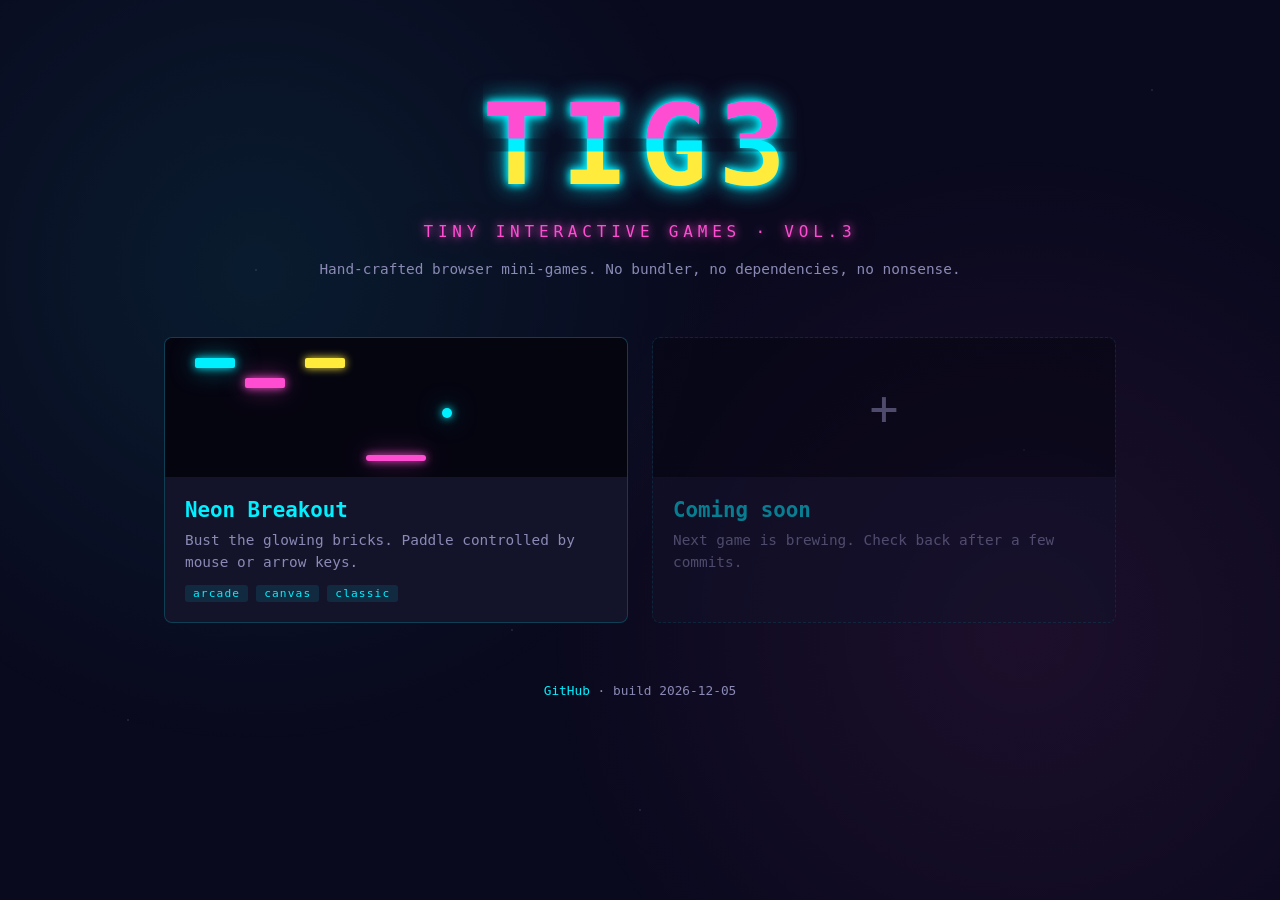
==== index.html @ c6ecd81f "feat: initial TIG3 scaffolding with Neon Breakout - Landing page (index.html + style.css) with neon " ====
<!DOCTYPE html>
<html lang="en">
<head>
<meta charset="UTF-8" />
<meta name="viewport" content="width=device-width, initial-scale=1.0" />
<title>TIG3 — Tiny Interactive Games</title>
<link rel="stylesheet" href="style.css" />
<link rel="icon" href="data:image/svg+xml,%3Csvg xmlns='http://www.w3.org/2000/svg' viewBox='0 0 64 64'%3E%3Ctext y='50' font-size='52'%3E🌸%3C/text%3E%3C/svg%3E" />
</head>
<body>
<div class="stars"></div>
<main class="landing">
  <header>
    <h1 class="glitch" data-text="TIG3">TIG3</h1>
    <p class="subtitle">Tiny Interactive Games · vol.3</p>
    <p class="tagline">Hand-crafted browser mini-games. No bundler, no dependencies, no nonsense.</p>
  </header>

  <section class="games">
    <a class="card" href="games/breakout/">
      <div class="card-thumb breakout-thumb">
        <div class="brick b1"></div>
        <div class="brick b2"></div>
        <div class="brick b3"></div>
        <div class="ball"></div>
        <div class="paddle"></div>
      </div>
      <div class="card-body">
        <h2>Neon Breakout</h2>
        <p>Bust the glowing bricks. Paddle controlled by mouse or arrow keys.</p>
        <div class="tags"><span>arcade</span><span>canvas</span><span>classic</span></div>
      </div>
    </a>

    <div class="card card-placeholder">
      <div class="card-thumb placeholder-thumb">
        <span class="plus">+</span>
      </div>
      <div class="card-body">
        <h2>Coming soon</h2>
        <p>Next game is brewing. Check back after a few commits.</p>
      </div>
    </div>
  </section>

  <footer>
    <p>
      <a href="https://github.com/sandra-hughes/TIG3" target="_blank" rel="noopener">GitHub</a>
      · <span id="build-date"></span>
    </p>
  </footer>
</main>
<script>
  document.getElementById('build-date').textContent = 'build ' + new Date().toISOString().slice(0, 10);
</script>
</body>
</html>
---- style.css ----
:root {
  --bg: #0a0a1e;
  --bg-soft: #13132a;
  --cyan: #00f0ff;
  --pink: #ff4dd2;
  --yellow: #ffeb3b;
  --text: #e6e6ff;
  --text-dim: #8a8ab5;
  --glow-cyan: 0 0 8px var(--cyan), 0 0 24px rgba(0, 240, 255, 0.5);
  --glow-pink: 0 0 8px var(--pink), 0 0 24px rgba(255, 77, 210, 0.5);
}

* { box-sizing: border-box; margin: 0; padding: 0; }

html, body {
  background: var(--bg);
  color: var(--text);
  font-family: 'SF Mono', 'JetBrains Mono', 'Menlo', monospace;
  min-height: 100vh;
  overflow-x: hidden;
}

body::before {
  content: "";
  position: fixed;
  inset: 0;
  background:
    radial-gradient(circle at 20% 30%, rgba(0, 240, 255, 0.08), transparent 40%),
    radial-gradient(circle at 80% 70%, rgba(255, 77, 210, 0.08), transparent 40%);
  pointer-events: none;
  z-index: 0;
}

.stars {
  position: fixed;
  inset: 0;
  background-image:
    radial-gradient(1px 1px at 20% 30%, #fff, transparent),
    radial-gradient(1px 1px at 40% 70%, #fff, transparent),
    radial-gradient(1px 1px at 60% 20%, #fff, transparent),
    radial-gradient(1px 1px at 80% 50%, #fff, transparent),
    radial-gradient(1px 1px at 10% 80%, #fff, transparent),
    radial-gradient(1px 1px at 50% 90%, #fff, transparent),
    radial-gradient(1px 1px at 90% 10%, #fff, transparent),
    radial-gradient(1px 1px at 30% 50%, #fff, transparent);
  opacity: 0.3;
  pointer-events: none;
  z-index: 0;
}

.landing {
  position: relative;
  z-index: 1;
  max-width: 1000px;
  margin: 0 auto;
  padding: 80px 24px;
}

header { text-align: center; margin-bottom: 60px; }

h1 {
  font-size: clamp(3rem, 10vw, 7rem);
  letter-spacing: 0.1em;
  color: var(--cyan);
  text-shadow: var(--glow-cyan);
  font-weight: 900;
}

.glitch {
  position: relative;
  display: inline-block;
}

.glitch::before, .glitch::after {
  content: attr(data-text);
  position: absolute;
  top: 0; left: 0;
  width: 100%;
}

.glitch::before {
  color: var(--pink);
  animation: glitch-1 3s infinite;
  clip-path: polygon(0 0, 100% 0, 100% 45%, 0 45%);
}

.glitch::after {
  color: var(--yellow);
  animation: glitch-2 3s infinite;
  clip-path: polygon(0 55%, 100% 55%, 100% 100%, 0 100%);
}

@keyframes glitch-1 {
  0%, 90%, 100% { transform: translate(0); }
  92% { transform: translate(-3px, 1px); }
  94% { transform: translate(3px, -1px); }
  96% { transform: translate(-2px, 0); }
}

@keyframes glitch-2 {
  0%, 90%, 100% { transform: translate(0); }
  93% { transform: translate(3px, -1px); }
  95% { transform: translate(-3px, 1px); }
  97% { transform: translate(2px, 0); }
}

.subtitle {
  margin-top: 12px;
  color: var(--pink);
  text-shadow: var(--glow-pink);
  font-size: 1rem;
  letter-spacing: 0.3em;
  text-transform: uppercase;
}

.tagline {
  margin-top: 20px;
  color: var(--text-dim);
  font-size: 0.9rem;
}

.games {
  display: grid;
  grid-template-columns: repeat(auto-fit, minmax(280px, 1fr));
  gap: 24px;
  margin-bottom: 60px;
}

.card {
  background: var(--bg-soft);
  border: 1px solid rgba(0, 240, 255, 0.2);
  border-radius: 8px;
  overflow: hidden;
  text-decoration: none;
  color: inherit;
  transition: transform 0.2s, border-color 0.2s, box-shadow 0.2s;
  cursor: pointer;
}

.card:hover {
  transform: translateY(-4px);
  border-color: var(--cyan);
  box-shadow: 0 4px 20px rgba(0, 240, 255, 0.3);
}

.card-placeholder {
  opacity: 0.5;
  cursor: default;
  border-style: dashed;
}

.card-placeholder:hover {
  transform: none;
  border-color: rgba(0, 240, 255, 0.2);
  box-shadow: none;
}

.card-thumb {
  height: 140px;
  background: #050510;
  position: relative;
  overflow: hidden;
  border-bottom: 1px solid rgba(0, 240, 255, 0.1);
}

.breakout-thumb .brick {
  position: absolute;
  height: 10px;
  width: 40px;
  top: 20px;
  border-radius: 2px;
}

.breakout-thumb .b1 { left: 30px; background: var(--cyan); box-shadow: var(--glow-cyan); }
.breakout-thumb .b2 { left: 80px; background: var(--pink); box-shadow: var(--glow-pink); top: 40px; }
.breakout-thumb .b3 { left: 140px; background: var(--yellow); box-shadow: 0 0 8px var(--yellow); }
.breakout-thumb .ball {
  position: absolute;
  width: 10px; height: 10px;
  background: var(--cyan);
  border-radius: 50%;
  top: 70px; left: 60%;
  box-shadow: var(--glow-cyan);
}
.breakout-thumb .paddle {
  position: absolute;
  width: 60px; height: 6px;
  background: var(--pink);
  border-radius: 3px;
  bottom: 16px; left: 50%;
  transform: translateX(-50%);
  box-shadow: var(--glow-pink);
}

.placeholder-thumb {
  display: flex;
  align-items: center;
  justify-content: center;
}

.plus {
  font-size: 3rem;
  color: var(--text-dim);
}

.card-body { padding: 20px; }
.card-body h2 {
  font-size: 1.3rem;
  color: var(--cyan);
  margin-bottom: 8px;
}
.card-body p {
  color: var(--text-dim);
  font-size: 0.9rem;
  line-height: 1.5;
}

.tags { margin-top: 12px; display: flex; gap: 8px; flex-wrap: wrap; }
.tags span {
  font-size: 0.7rem;
  padding: 2px 8px;
  background: rgba(0, 240, 255, 0.1);
  color: var(--cyan);
  border-radius: 3px;
  letter-spacing: 0.1em;
}

footer {
  text-align: center;
  color: var(--text-dim);
  font-size: 0.8rem;
}

footer a {
  color: var(--cyan);
  text-decoration: none;
}

footer a:hover { text-shadow: var(--glow-cyan); }
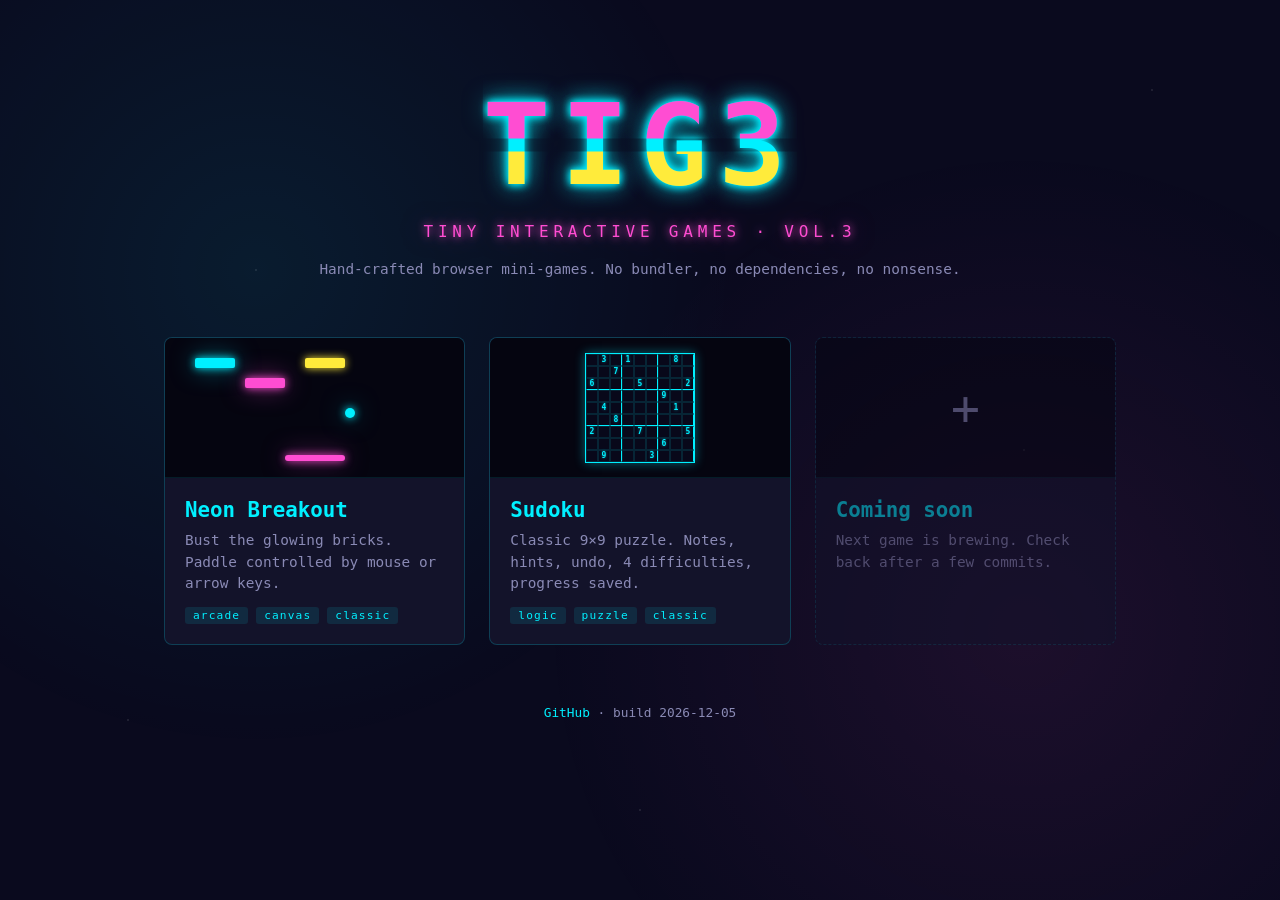
==== commit 4a794b71: "feat(sudoku): add classic 9x9 puzzle (game2) - 4 difficulties (easy 41 / medium 32 / hard 28 / exper" ====
--- a/index.html
+++ b/index.html
@@ -15,7 +15,6 @@
     <p class="subtitle">Tiny Interactive Games · vol.3</p>
     <p class="tagline">Hand-crafted browser mini-games. No bundler, no dependencies, no nonsense.</p>
   </header>
-
   <section class="games">
     <a class="card" href="games/breakout/">
       <div class="card-thumb breakout-thumb">
@@ -31,7 +30,26 @@
         <div class="tags"><span>arcade</span><span>canvas</span><span>classic</span></div>
       </div>
     </a>
-
+    <a class="card" href="games/sudoku/">
+      <div class="card-thumb sudoku-thumb">
+        <div class="sudoku-mini">
+          <span></span><span>3</span><span></span><span>1</span><span></span><span></span><span></span><span>8</span><span></span>
+          <span></span><span></span><span>7</span><span></span><span></span><span></span><span></span><span></span><span></span>
+          <span>6</span><span></span><span></span><span></span><span>5</span><span></span><span></span><span></span><span>2</span>
+          <span></span><span></span><span></span><span></span><span></span><span></span><span>9</span><span></span><span></span>
+          <span></span><span>4</span><span></span><span></span><span></span><span></span><span></span><span>1</span><span></span>
+          <span></span><span></span><span>8</span><span></span><span></span><span></span><span></span><span></span><span></span>
+          <span>2</span><span></span><span></span><span></span><span>7</span><span></span><span></span><span></span><span>5</span>
+          <span></span><span></span><span></span><span></span><span></span><span></span><span>6</span><span></span><span></span>
+          <span></span><span>9</span><span></span><span></span><span></span><span>3</span><span></span><span></span><span></span>
+        </div>
+      </div>
+      <div class="card-body">
+        <h2>Sudoku</h2>
+        <p>Classic 9×9 puzzle. Notes, hints, undo, 4 difficulties, progress saved.</p>
+        <div class="tags"><span>logic</span><span>puzzle</span><span>classic</span></div>
+      </div>
+    </a>
     <div class="card card-placeholder">
       <div class="card-thumb placeholder-thumb">
         <span class="plus">+</span>
@@ -42,7 +60,6 @@
       </div>
     </div>
   </section>
-
   <footer>
     <p>
       <a href="https://github.com/sandra-hughes/TIG3" target="_blank" rel="noopener">GitHub</a>
--- a/style.css
+++ b/style.css
@@ -237,3 +237,35 @@
 }
 
 footer a:hover { text-shadow: var(--glow-cyan); }
+
+/* Sudoku card thumbnail (game2) */
+.sudoku-thumb {
+  display: flex;
+  align-items: center;
+  justify-content: center;
+  background: #050510;
+}
+.sudoku-thumb .sudoku-mini {
+  display: grid;
+  grid-template-columns: repeat(9, 12px);
+  grid-template-rows: repeat(9, 12px);
+  border: 1px solid var(--cyan);
+  box-shadow: 0 0 10px rgba(0, 240, 255, 0.4);
+}
+.sudoku-thumb .sudoku-mini span {
+  display: flex;
+  align-items: center;
+  justify-content: center;
+  font-size: 8px;
+  color: var(--cyan);
+  border: 1px solid rgba(0, 240, 255, 0.12);
+  background: rgba(10, 10, 30, 0.7);
+  font-family: 'SF Mono', monospace;
+  font-weight: 700;
+  text-shadow: 0 0 3px rgba(0, 240, 255, 0.5);
+}
+.sudoku-thumb .sudoku-mini span:nth-child(3n) { border-right: 1px solid var(--cyan); }
+.sudoku-thumb .sudoku-mini span:nth-child(n+19):nth-child(-n+27),
+.sudoku-thumb .sudoku-mini span:nth-child(n+46):nth-child(-n+54) {
+  border-bottom: 1px solid var(--cyan);
+}
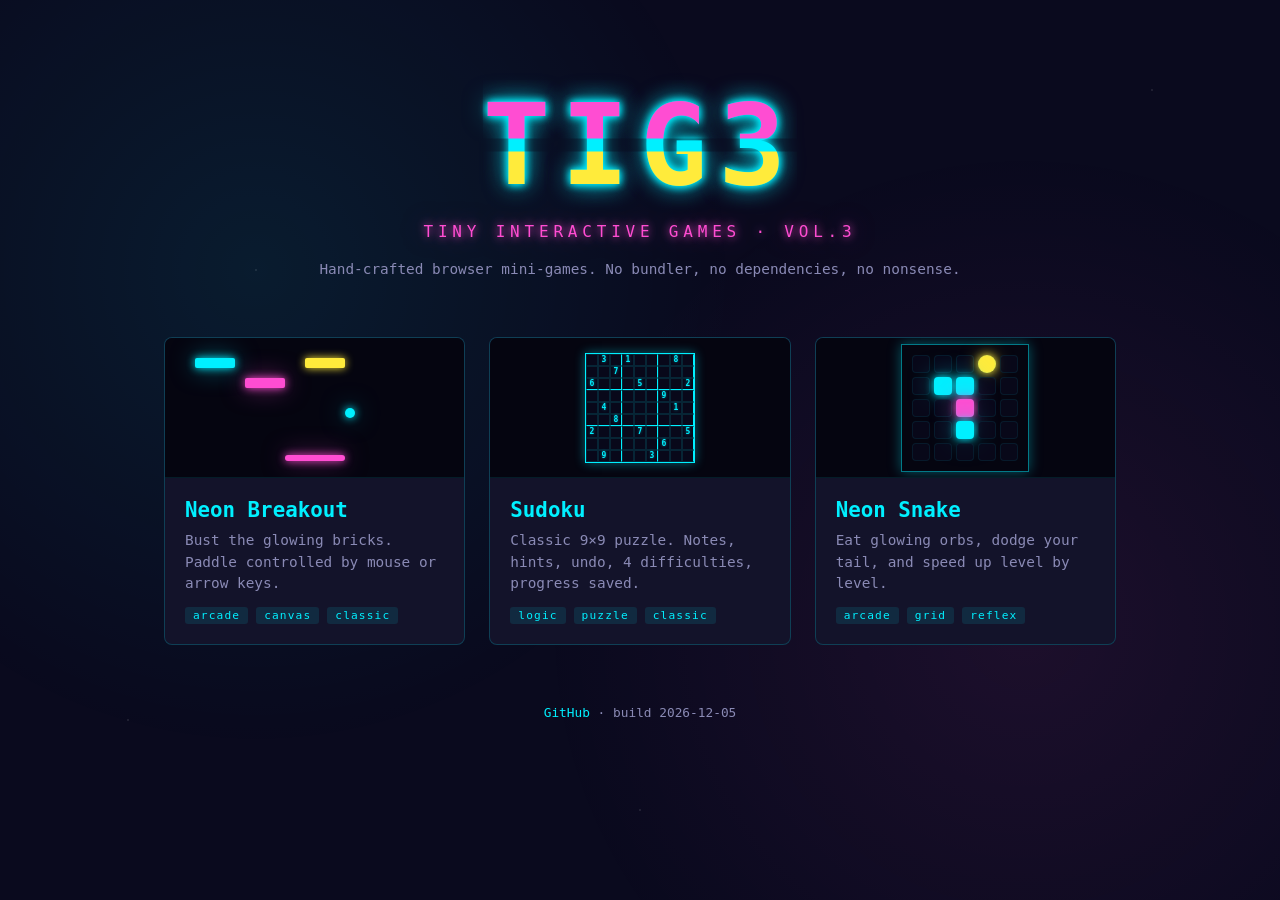
==== commit 6388dace: "feat: add Neon Snake game" ====
--- a/index.html
+++ b/index.html
@@ -4,7 +4,7 @@
 <meta charset="UTF-8" />
 <meta name="viewport" content="width=device-width, initial-scale=1.0" />
 <title>TIG3 — Tiny Interactive Games</title>
-<link rel="stylesheet" href="style.css" />
+<link rel="stylesheet" href="style.css?v=20260425" />
 <link rel="icon" href="data:image/svg+xml,%3Csvg xmlns='http://www.w3.org/2000/svg' viewBox='0 0 64 64'%3E%3Ctext y='50' font-size='52'%3E🌸%3C/text%3E%3C/svg%3E" />
 </head>
 <body>
@@ -50,15 +50,22 @@
         <div class="tags"><span>logic</span><span>puzzle</span><span>classic</span></div>
       </div>
     </a>
-    <div class="card card-placeholder">
-      <div class="card-thumb placeholder-thumb">
-        <span class="plus">+</span>
+    <a class="card" href="games/snake/">
+      <div class="card-thumb snake-thumb">
+        <div class="snake-mini">
+          <span></span><span></span><span></span><span class="food"></span><span></span>
+          <span></span><span class="body"></span><span class="body"></span><span></span><span></span>
+          <span></span><span></span><span class="head"></span><span></span><span></span>
+          <span></span><span></span><span class="body"></span><span></span><span></span>
+          <span></span><span></span><span></span><span></span><span></span>
+        </div>
       </div>
       <div class="card-body">
-        <h2>Coming soon</h2>
-        <p>Next game is brewing. Check back after a few commits.</p>
+        <h2>Neon Snake</h2>
+        <p>Eat glowing orbs, dodge your tail, and speed up level by level.</p>
+        <div class="tags"><span>arcade</span><span>grid</span><span>reflex</span></div>
       </div>
-    </div>
+    </a>
   </section>
   <footer>
     <p>
--- a/style.css
+++ b/style.css
@@ -269,3 +269,39 @@
 .sudoku-thumb .sudoku-mini span:nth-child(n+46):nth-child(-n+54) {
   border-bottom: 1px solid var(--cyan);
 }
+
+
+/* Snake card thumbnail (game3) */
+.snake-thumb {
+  display: flex;
+  align-items: center;
+  justify-content: center;
+  background: #050510;
+}
+.snake-thumb .snake-mini {
+  display: grid;
+  grid-template-columns: repeat(5, 18px);
+  grid-template-rows: repeat(5, 18px);
+  gap: 4px;
+  padding: 10px;
+  border: 1px solid rgba(0, 240, 255, 0.5);
+  box-shadow: 0 0 12px rgba(0, 240, 255, 0.35);
+}
+.snake-thumb .snake-mini span {
+  border: 1px solid rgba(0, 240, 255, 0.08);
+  background: rgba(10, 10, 30, 0.7);
+  border-radius: 4px;
+}
+.snake-thumb .snake-mini .body {
+  background: var(--cyan);
+  box-shadow: var(--glow-cyan);
+}
+.snake-thumb .snake-mini .head {
+  background: var(--pink);
+  box-shadow: var(--glow-pink);
+}
+.snake-thumb .snake-mini .food {
+  background: var(--yellow);
+  box-shadow: 0 0 8px var(--yellow), 0 0 18px rgba(255, 235, 59, 0.5);
+  border-radius: 50%;
+}
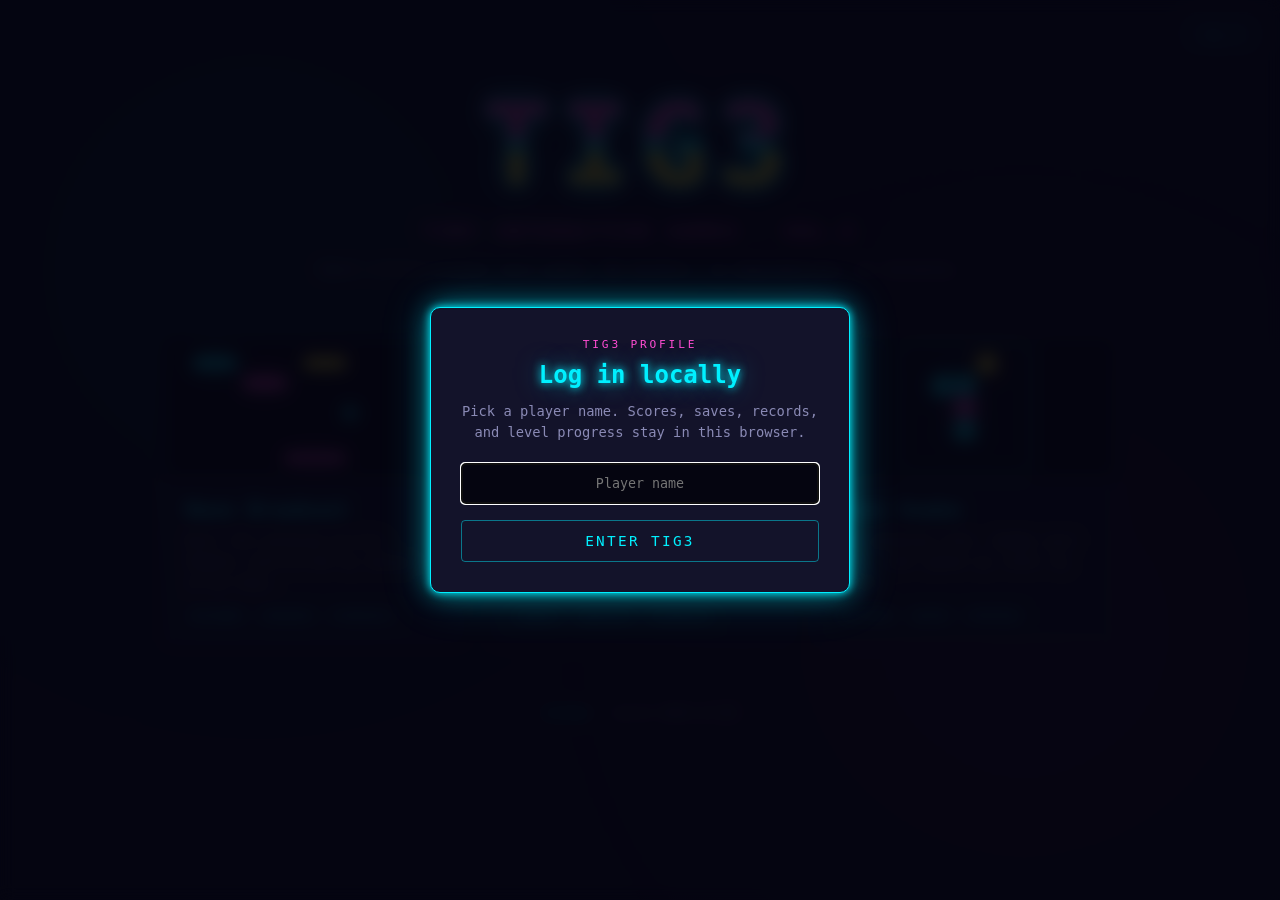
==== commit 2ddab3b0: "feat: add local profiles and resumable saves" ====
--- a/index.html
+++ b/index.html
@@ -4,7 +4,7 @@
 <meta charset="UTF-8" />
 <meta name="viewport" content="width=device-width, initial-scale=1.0" />
 <title>TIG3 — Tiny Interactive Games</title>
-<link rel="stylesheet" href="style.css?v=20260425" />
+<link rel="stylesheet" href="style.css?v=20260425c" />
 <link rel="icon" href="data:image/svg+xml,%3Csvg xmlns='http://www.w3.org/2000/svg' viewBox='0 0 64 64'%3E%3Ctext y='50' font-size='52'%3E🌸%3C/text%3E%3C/svg%3E" />
 </head>
 <body>
@@ -77,5 +77,6 @@
 <script>
   document.getElementById('build-date').textContent = 'build ' + new Date().toISOString().slice(0, 10);
 </script>
+<script src="auth.js?v=20260425c"></script>
 </body>
 </html>
--- a/style.css
+++ b/style.css
@@ -305,3 +305,78 @@
   box-shadow: 0 0 8px var(--yellow), 0 0 18px rgba(255, 235, 59, 0.5);
   border-radius: 50%;
 }
+
+/* Local profile login */
+.profile-bar {
+  position: fixed;
+  top: 12px;
+  right: 14px;
+  z-index: 50;
+  display: flex;
+  align-items: center;
+  gap: 10px;
+  padding: 8px 12px;
+  background: rgba(19, 19, 42, 0.8);
+  border: 1px solid rgba(0, 240, 255, 0.25);
+  border-radius: 999px;
+  color: var(--text-dim);
+  font-size: 0.72rem;
+  backdrop-filter: blur(6px);
+}
+.profile-bar b { color: var(--cyan); }
+.profile-bar button,
+.auth-card button {
+  background: transparent;
+  color: var(--cyan);
+  border: 1px solid rgba(0, 240, 255, 0.45);
+  border-radius: 4px;
+  padding: 5px 10px;
+  font-family: inherit;
+  font-size: 0.72rem;
+  cursor: pointer;
+}
+.profile-bar button:hover,
+.auth-card button:hover { background: rgba(0, 240, 255, 0.12); box-shadow: var(--glow-cyan); }
+.auth-gate {
+  position: fixed;
+  inset: 0;
+  z-index: 500;
+  display: flex;
+  align-items: center;
+  justify-content: center;
+  padding: 24px;
+  background: rgba(5, 5, 16, 0.9);
+  backdrop-filter: blur(8px);
+}
+.auth-card {
+  width: min(420px, 100%);
+  padding: 30px;
+  background: var(--bg-soft);
+  border: 1px solid var(--cyan);
+  border-radius: 10px;
+  box-shadow: var(--glow-cyan), 0 0 48px rgba(0, 240, 255, 0.25);
+  text-align: center;
+}
+.auth-kicker {
+  color: var(--pink);
+  letter-spacing: 0.25em;
+  font-size: 0.7rem;
+  margin-bottom: 10px;
+}
+.auth-card h2 { color: var(--cyan); text-shadow: var(--glow-cyan); margin-bottom: 12px; }
+.auth-card p { color: var(--text-dim); line-height: 1.55; font-size: 0.86rem; margin-bottom: 20px; }
+.auth-card input {
+  width: 100%;
+  margin-bottom: 16px;
+  padding: 12px 14px;
+  background: #050510;
+  color: var(--text);
+  border: 1px solid rgba(0, 240, 255, 0.35);
+  border-radius: 4px;
+  font-family: inherit;
+  text-align: center;
+}
+.auth-card button { width: 100%; padding: 12px; font-size: 0.9rem; letter-spacing: 0.16em; text-transform: uppercase; }
+@media (max-width: 620px) {
+  .profile-bar { position: static; margin: 10px auto 0; width: fit-content; }
+}
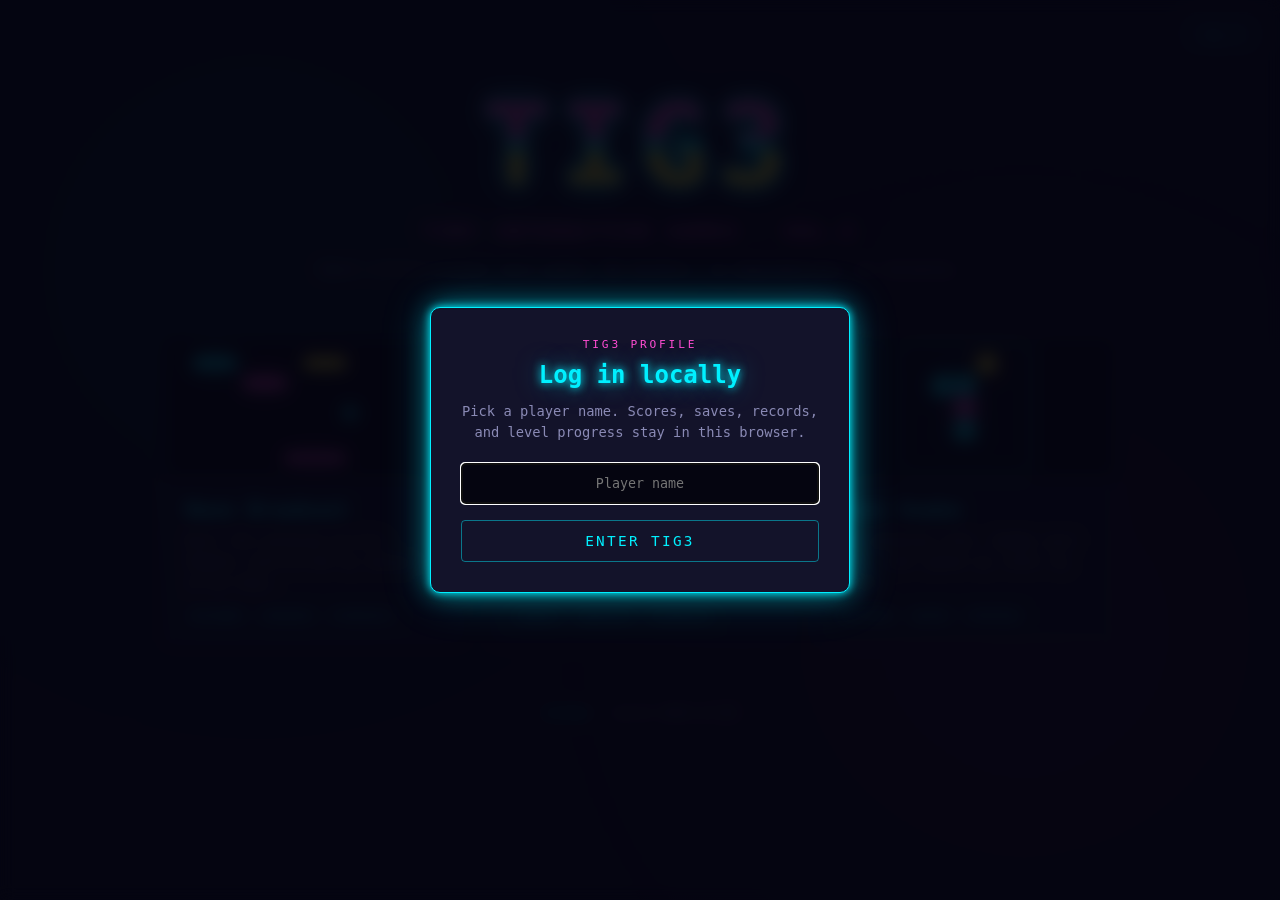
==== commit 01dd7fab: "fix: avoid local profile id collisions" ====
--- a/index.html
+++ b/index.html
@@ -77,6 +77,6 @@
 <script>
   document.getElementById('build-date').textContent = 'build ' + new Date().toISOString().slice(0, 10);
 </script>
-<script src="auth.js?v=20260425c"></script>
+<script src="auth.js?v=20260425d"></script>
 </body>
 </html>
